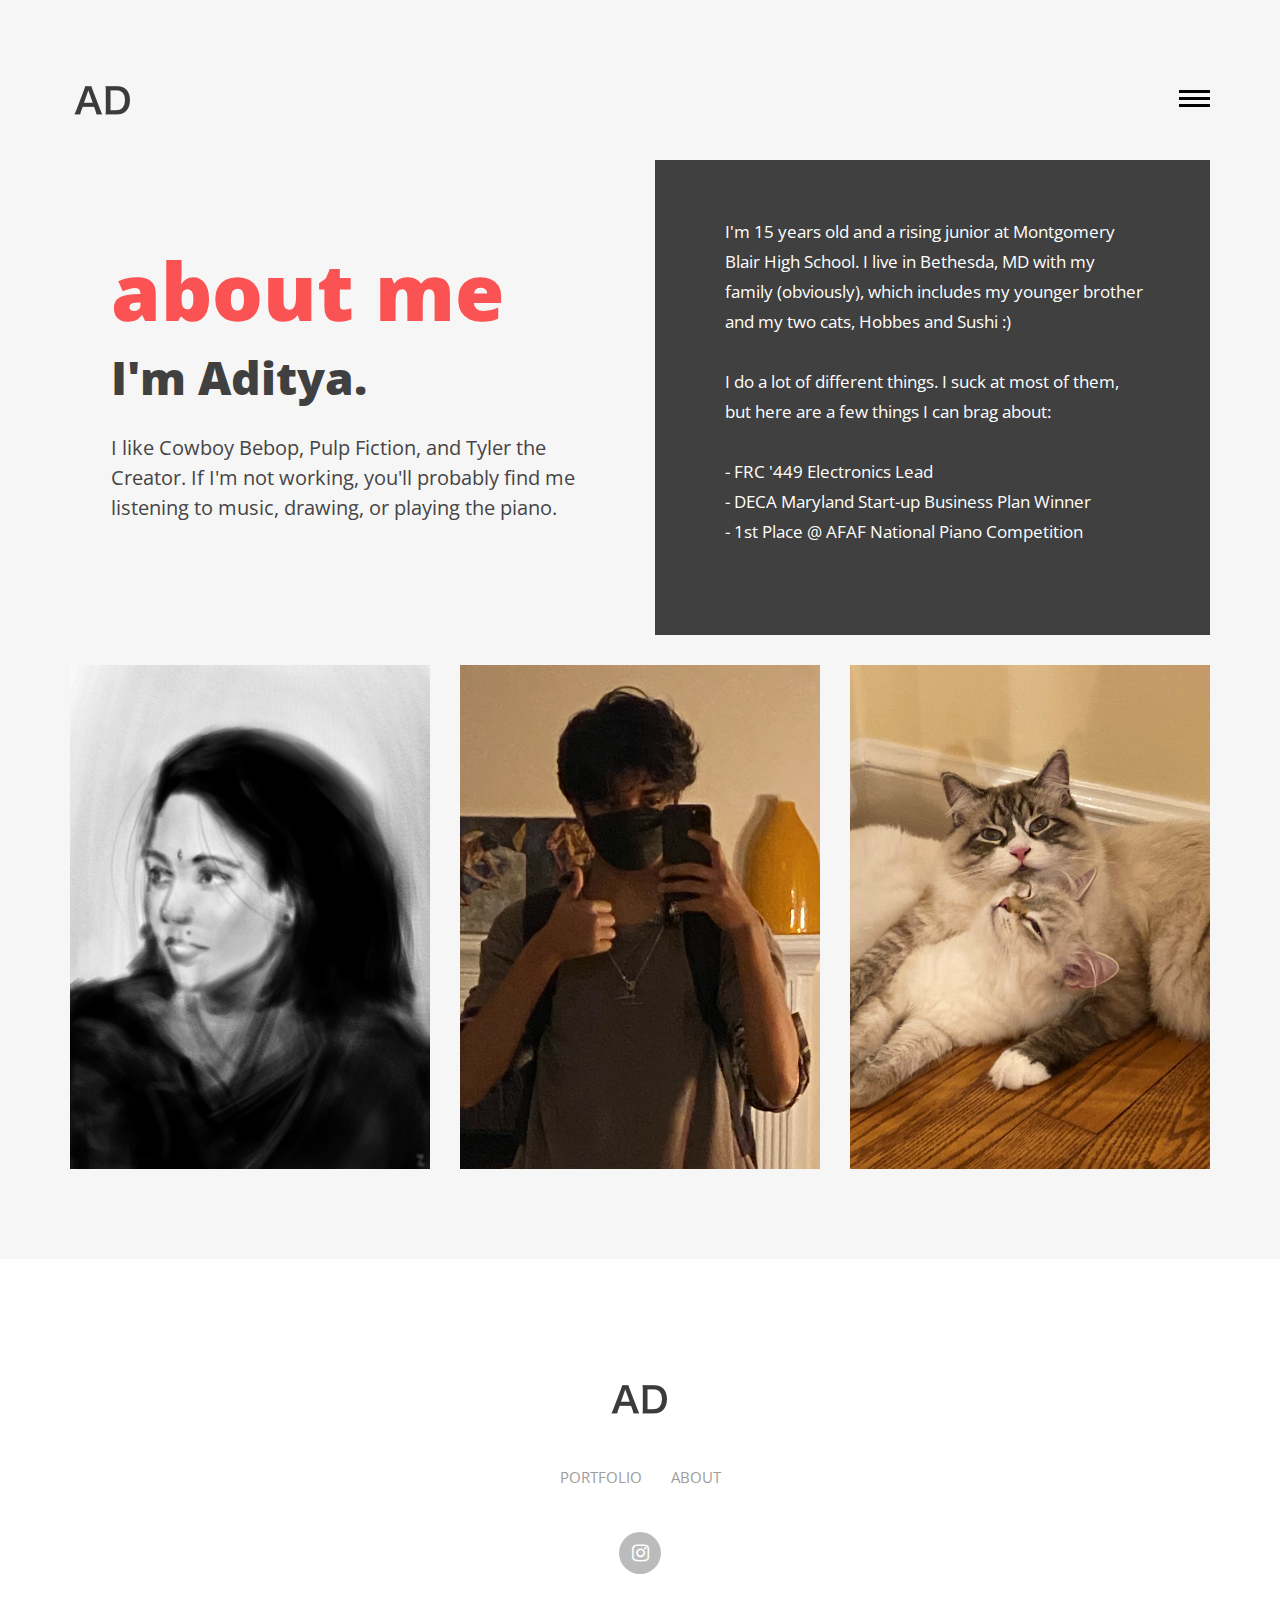
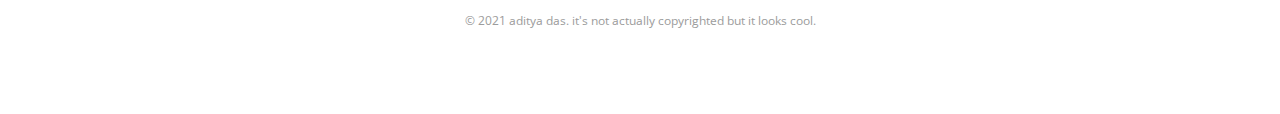
==== about.html @ e37d2129 "init" ====
<!DOCTYPE HTML>

 <html>

    <head>

    	<meta name="viewport" content="width=device-width, initial-scale=1, maximum-scale=1" />

        <meta charset="utf-8">

        <!-- Description, Keywords and Author -->

        <meta name="description" content="about me!">

        <meta name="author" content="aditya das">

        

        <title>: aditya das | about :</title>

		<link rel="shortcut icon" href="images/favicon.ico" type="image/x-icon">



        <!-- style -->

        <link href="css/style.css" rel="stylesheet" type="text/css">

        <!-- style -->

        <!-- bootstrap -->

        <link href="css/bootstrap.min.css" rel="stylesheet" type="text/css">

        <!-- responsive -->

        <link href="css/responsive.css" rel="stylesheet" type="text/css">

        <!-- font-awesome -->

        <link href="css/fonts.css" rel="stylesheet" type="text/css">

        <link href="css/font-awesome.min.css" rel="stylesheet" type="text/css">

        <!-- font-awesome -->

        

	</head>



    <body>

    

    	<!-- header -->

        	<header role="header">

            	<div class="container">

                	<!-- logo -->

                    	<h1>

                        	<a href="index.html" title="aditya das"><img src="images/logo.png" title="aditya das" alt="aditya das"/></a>

                        </h1>

                    <!-- logo -->

                    <!-- nav -->

                    <nav role="header-nav" class="navy">

                        <ul>

                            <li><a href="index.html" title="Portfolio">Portfolio</a></li>

                            <li class="nav-active"><a href="about.html" title="About">About</a></li>

                            <!-- <li><a href="blog.html" title="Blog">Blog</a></li>

                            <li><a href="contact.html" title="Contact">Contact</a></li> -->

                        </ul>

                    </nav>

                    <!-- nav -->

                </div>

            </header>

        <!-- header -->

        <!-- main -->

        <main role="main-inner-wrapper" class="container">

        	

            <div class="row">

            

            	<section class="col-xs-12 col-sm-6 col-md-6 col-lg-6 ">

                	<article role="pge-title-content">

                    	<header>

                        	<h2><span>about me</span></h2>
                            <p></p>
                            <h2>I'm Aditya.</h2>

                        </header>

                        <p>I like Cowboy Bebop, Pulp Fiction, and Tyler the Creator. If I'm not working, you'll probably find me listening to music, drawing, or playing the piano.</p>

                    </article>

                </section>

                

                <section class="col-xs-12 col-sm-6 col-md-6 col-lg-6">

                	<article class="about-content">

                        <p>I'm 15 years old and a rising junior at Montgomery Blair High School. I live in Bethesda, MD with my family (obviously), which includes my younger brother and my two cats, Hobbes and Sushi :)</p>

                        <p>I do a lot of different things. I suck at most of them, but here are a few things I can brag about:</p>

                        <p>
                            - FRC '449 Electronics Lead<br>
                            - DECA Maryland Start-up Business Plan Winner<br>
                            - 1st Place @ AFAF National Piano Competition<br>
                        </p>

                    </article>

                </section>

                

                <div class="clearfix"></div>

                

                <!-- thumbnails -->

                	<div class="thumbnails-pan">

                    	<section class="col-xs-12 col-sm-4 col-md-4 col-lg-4 ">

                        	<figure>

                            	<img src="images/about-images/about-image-1.png" class="img-responsive"/>

                            	<figcaption>

                                	<h5>this is what my drawings look like</h5>

                                    <!-- <h5>The designer</h5> -->

                                </figcaption>

                            </figure>

                        </section>

                        <section class="col-xs-12 col-sm-4 col-md-4 col-lg-4 ">

                        	<figure>

                            	<img src="images/about-images/about-image-2.png" class="img-responsive"/>

                            	<figcaption>

                                	<h5>this is what i look like</h5>

                                    <!-- <h5>The Manager</h5> -->

                                </figcaption>

                            </figure>

                        </section>

                        <section class="col-xs-12 col-sm-4 col-md-4 col-lg-4 ">

                        	<figure>

                            	<img src="images/about-images/about-image-3.jpg" class="img-responsive"/>

                            	<figcaption>

                                	<h5>this is what my cats look like</h5>

                                    <!-- <h5>The Founder</h5> -->

                                </figcaption>

                            </figure>

                        </section>

                        

                     

                    </div>

                <!-- thumbnails -->

                

                

            </div>

        </main>

    	<!-- main -->

        <!-- footer -->

        <footer role="footer">

            <!-- logo -->

                <h1>

                    <a href="index.html" title="avana LLC"><img src="images/logo.png" title="avana LLC" alt="avana LLC"/></a>

                </h1>

            <!-- logo -->

            <!-- nav -->

            <nav role="footer-nav">

                <ul>

                    <li><a href="index.html" title="Portfolio">Portfolio</a></li>

                    <li><a href="about.html" title="About">About</a></li>

                    <!-- <li><a href="blog.html" title="Blog">Blog</a></li>

                    <li><a href="contact.html" title="Contact">Contact</a></li> -->

                </ul>

            </nav>

            <!-- nav -->

            <ul role="social-icons">

                <!-- <li><a href="#"><i class="fa fa-twitter" aria-hidden="true"></i></a></li>

                <li><a href="#"><i class="fa fa-facebook" aria-hidden="true"></i></a></li>

                <li><a href="#"><i class="fa fa-linkedin" aria-hidden="true"></i></a></li> -->

                <li><a href="https://www.instagram.com/dtyds_/"><i class="fa fa-instagram" aria-hidden="true"></i></a></li>

            </ul>

            <p class="copy-right">&copy; 2021 aditya das. it's not actually copyrighted but it looks cool.</p>

        </footer>

        <!-- footer -->

    

        <!-- jQuery (necessary for Bootstrap's JavaScript plugins) -->

        <script src="js/jquery.min.js" type="text/javascript"></script>

        <!-- custom -->

		<script src="js/nav.js" type="text/javascript"></script>

        <script src="js/custom.js" type="text/javascript"></script>

        <!-- Include all compiled plugins (below), or include individual files as needed -->

        <script src="js/bootstrap.min.js" type="text/javascript"></script>

        <!-- jquery.countdown -->

        <script src="js/html5shiv.js" type="text/javascript"></script>

    </body>

</html>
---- css/style.css ----
/*

	Theme Name: avana LLC

	Template URI: 

	Description: 

	Author:

	Author URI: 

	License: 

	License URI:

	Version: 1.0

	

	1. Body style

	2. Header

	3. Main

	4. Footer

	5. About

	

*/

@import url(https://fonts.googleapis.com/css?family=Open+Sans:400,300,300italic,400italic,600,600italic,700,700italic,800,800italic);

html {

	-ms-text-size-adjust: 100%;

	-webkit-text-size-adjust: 100%;

}

*, *:before, *:after {

	-webkit-box-sizing: border-box;

	-moz-box-sizing: border-box;

	box-sizing: border-box;

}

input, textarea {

	-webkit-appearance: none;

	-webkit-border-radius: 0;

}

button, html input[type="button"],/* 1 */ input[type="reset"], input[type="submit"] {

	-webkit-appearance: button;

	cursor: pointer;

 *overflow:visible;

}

body, img,.commentys-form input[type="text"],.commentys-form input[type="email"],.commentys-form input[type="url"],.commentys-form textarea {

	transition: all .2s linear;

	-o-transition: all .2s linear;

	-moz-transition: all .2s linear;

	-webkit-transition: all .2s linear;

}

html, body, div, span, object, h1, h2, h3, h4, h5, h6, p, blockquote, pre, abbr, address, cite, code, del, dfn, em, img, ins, kbd, q, samp, small, strong, sub, sup, var, b, i, dl, dt, dd, ol, ul, li, fieldset, form, label, legend, table, caption, tbody, tfoot, thead, tr, th, td, article, aside, canvas, details, figcaption, figure, footer, header, hgroup, menu, nav, section, summary, time, mark, audio, video, input, main {

	-webkit-box-sizing: border-box;

	-moz-box-sizing: border-box;

	box-sizing: border-box;

	margin: 0;

	padding: 0;

	vertical-align: baseline;

	border: 0;

	outline: 0;

}

.video-container { position: relative; padding-bottom: 56.25%; padding-top: 30px; height: 0; overflow: hidden; }

.video-container iframe, .video-container object, .video-container embed { position: absolute; top: 0; left: 0; width: 100%; height: 100%; }

article, aside, details, figcaption, figure, footer, header, hgroup, menu, nav, section, img, main {

	display: block

}

audio, canvas, video {

	display: inline-block;

 *display:inline;

 *zoom:1

}

blockquote:before, blockquote:after, q:before, q:after {

	content: '';

	content: none;

}

.clear {

	clear: both;

	line-height: 0;

	height: 0;

}

a {

	text-decoration: none;

	outline: none;

	color: #010101;

	transition-delay: 0s;

	transition-duration: 0.6s;

	transition-property: all;

	transition-timing-function: ease;

}

a:focus, img:focus, button:focus, .btn:focus {outline: none;}

::-moz-selection {background-color:#fb5353;color:#fff;text-shadow:none;}

::selection {background-color: #fb5353;color: #fff;text-shadow: none;}

@font-face {font-family: 'Open Sans', sans-serif;}

/*===== Header ===*/

header[role="header"]{ padding-top:80px; padding-bottom:39px}

header[role="header"] h1{ padding:0; margin:0}

header[role="header"] h1 > a{ max-width:66px; display:block; float:left}

header[role="header"] nav{ padding-top:10px;transition-delay: 0s;

transition-duration: 0.6s;transition-property: all;transition-timing-function: ease;}

header[role="header"] nav ul{ display:none; position: fixed; z-index:60; text-align:center; width:100%; height:100%; top:0; left:0; right:0; background-color:rgba(255,255,255,0.8); padding:0; margin:0; padding-top:199px;}

header[role="header"] nav ul > li{ font-weight:800; font-size:42px; display:block}

header[role="header"] nav ul > li > a{ display:block; line-height:72px; color:#404040}

header[role="header"] nav ul > li:hover a,header[role="header"] nav ul > li.nav-active a{ text-decoration:none; color:#fb5353}

header[role="header"] nav #menu-button {width: 31px;font-size: 0;float: right;height: 19px;position: relative; z-index:70;

-webkit-transform: rotate(0deg);-moz-transform: rotate(0deg);-o-transform: rotate(0deg);transform: rotate(0deg);-webkit-transition: .5s ease-in-out;-moz-transition: .5s ease-in-out;-o-transition: .5s ease-in-out;transition: .5s ease-in-out;cursor: pointer;}

header[role="header"] nav #menu-button span {display: block;position: absolute;z-index: 60;height: 3px;

width: 100%;background: #111111;opacity: 1;left: 0;

-webkit-transform: rotate(0deg);-moz-transform: rotate(0deg);-o-transform: rotate(0deg);

transform: rotate(0deg);-webkit-transition: .25s ease-in-out;-moz-transition: .25s ease-in-out;-o-transition: .25s ease-in-out;transition: .25s ease-in-out;}

header[role="header"] nav #menu-button span {background: #010101;}

header[role="header"] nav #menu-button span:nth-child(1) {top:0px;}

header[role="header"] nav #menu-button span:nth-child(2) {top:7px;}

header[role="header"] nav #menu-button span:nth-child(3) {top:14px;}

header[role="header"] nav #menu-button.open span:nth-child(1) {top: 10px;

-webkit-transform: rotate(135deg);-moz-transform: rotate(135deg);-o-transform: rotate(135deg);transform: rotate(135deg);}

header[role="header"] nav #menu-button.open span:nth-child(2) {opacity: 0;left: -60px;}

header[role="header"] nav #menu-button.open span:nth-child(3) {top: 10px;

-webkit-transform: rotate(-135deg);-moz-transform: rotate(-135deg);-o-transform: rotate(-135deg);transform: rotate(-135deg);}

/*===== main ===*/

main[role="main-home-wrapper"],main[role="main-inner-wrapper"] { padding-bottom:90px}

main[role="main-home-wrapper"] article[role="pge-title-content"],main[role="main-inner-wrapper"] article[role="pge-title-content"]{ padding-left:41px}

main[role="main-home-wrapper"] article[role="pge-title-content"] header,main[role="main-inner-wrapper"] article[role="pge-title-content"] header{ padding-bottom:19px; padding-top:83px}

main[role="main-home-wrapper"] article[role="pge-title-content"] header h2,main[role="main-inner-wrapper"] article[role="pge-title-content"] header h2{ font-size:46px; line-height:53px; color:#404040; font-weight:800}

main[role="main-home-wrapper"] article[role="pge-title-content"] header h2 span,main[role="main-inner-wrapper"] article[role="pge-title-content"] header h2 span{ display:block; font-size:80px; color:#fb5353; padding-bottom:15px}

main[role="main-home-wrapper"] article[role="pge-title-content"] p,main[role="main-inner-wrapper"] article[role="pge-title-content"] p{ font-size:20px; line-height:30px; color:#454545}

/*===== footer ===*/

footer[role="footer"]{ background-color:#FFF; padding-top:100px; padding-bottom:77px}

footer[role="footer"] > h1 a{ margin:0 auto; display:block; max-width:66px;}

footer[role="footer"] nav{ padding-top:37px; padding-bottom:43px}

footer[role="footer"] nav > ul{ text-align:center; padding:0; margin:0}

footer[role="footer"] nav > ul > li{ display: inline-block; text-transform:uppercase; font-size:15px; margin:0 13px}

footer[role="footer"] nav > ul > li > a{ color:#9d9d9d}

footer[role="footer"] nav > ul > li:hover a{ text-decoration:none; color:#fb5353}

footer[role="footer"] ul[role="social-icons"]{ padding:0; margin:0; text-align:center; padding-bottom:40px;}

footer[role="footer"] ul[role="social-icons"] > li{ display: inline-block; margin:0 6.5px}

footer[role="footer"] ul[role="social-icons"] > li > a{ display:block; width:42px; height:42px; background-color:#bbbbbb; color:#FFF; line-height:42px; font-size:20px; border-radius:100%; text-align:center}

footer[role="footer"] ul[role="social-icons"] > li:hover a{ background-color:#fb5353}

footer[role="footer"] .copy-right{ text-align:center; display:block; font-size:12px; line-height:13px; color:#9c9c9c}

/*===== About ===*/

main[role="main-inner-wrapper"] .about-content{ background-color:#404040; padding-top:57px; padding-left:70px; padding-right:67px; padding-bottom:58px}

main[role="main-inner-wrapper"] .about-content p{ font-size:17px; line-height:30px; color:#FFF; padding-bottom:20px}

main[role="main-inner-wrapper"] .thumbnails-pan{ padding-top:30px}

main[role="main-inner-wrapper"] .thumbnails-pan section figure{ background-color:#FFF; position:relative; overflow:hidden; cursor:pointer}

main[role="main-inner-wrapper"] .thumbnails-pan section figure,main[role="main-inner-wrapper"] .thumbnails-pan section figure, img,main[role="main-inner-wrapper"] .thumbnails-pan section figure figcaption,section.blog-content figure,section.blog-content figure img,section.blog-content  article{transition-delay: 0s;transition-duration: 0.6s;transition-property: all;transition-timing-function: ease;}

main[role="main-inner-wrapper"] .thumbnails-pan section figure figcaption{ position:absolute; bottom:-50%; left:0; right:0; background-color:#fb5353; margin:0 69px; text-align:center; color:#FFF; padding-top:16px; padding-bottom:27px}

main[role="main-inner-wrapper"] .thumbnails-pan section figure figcaption h3{ font-size:21px; line-height:22px; font-weight:300}

main[role="main-inner-wrapper"] .thumbnails-pan section figure figcaption h5{ text-transform:uppercase; font-size:12px; line-height:14px; font-weight:bold}

main[role="main-inner-wrapper"] .thumbnails-pan section figure:hover,section.blog-content:hover article{ background-color:#fb5353; color:#FFF}

main[role="main-inner-wrapper"] .thumbnails-pan section figure:hover img,section.blog-content:hover figure img{-webkit-transform: scale3d(1.08,1.08,2);transform: scale3d(1.08,1.08,2); opacity:0.5}

main[role="main-inner-wrapper"] .thumbnails-pan section figure:hover figcaption{ bottom:0;}

/*===== Blog ===*/

article[role="pge-title-content"].blog-header{ padding-bottom:218px}

section.blog-content{ margin-bottom:29px}

section.blog-content figure{ overflow:hidden; position:relative;background-color: rgba(255,255,255,0.4); cursor:pointer}

section.blog-content figure .post-date{ text-align:center; color:#FFF; font-weight:800; font-size:14px; line-height:18px; text-transform:uppercase; display:block; background-color:#fb5353; width:130px; height:130px; position:absolute; left:0; top:0; padding-top:41px; z-index:50}

section.blog-content figure .post-date span{ font-size:50px; line-height:35px; display:block}

section.blog-content  article{ font-size:21px; line-height:30px; color:#FFF;  font-weight:800; color:#343434; padding-left:42px; padding-top:33px; padding-bottom:31px;}

section.blog-content:hover figure img{ opacity:0.5}

/*===== Contact ===*/

article[role="pge-title-content"].contact-header{ padding-bottom:218px}

article[role="pge-title-content"].contact-header p a{ color:#343434; padding-right:34px}

article[role="pge-title-content"].contact-header p a:hover{color:#fb5353; text-decoration:none}

.demo-wrapper {width: 100%;margin: 0 auto;height:499px;}

#surabaya {width: 100%;height: 100%;}

.error_message{ color:#e84d49}

#success_page h3,#success_page p{color:#60ca6f }

.contat-from-wrapper{ padding:0 69px; margin-top:108px}

.contat-from-wrapper input[type="text"],.contat-from-wrapper input[type="email"],.contat-from-wrapper textarea{ width:100%; display:block; outline:none; border-bottom:1px solid #bbbbbb; background-color:inherit; color:#404040; font-size:21px; line-height:23px; padding-bottom:24px}

.contat-from-wrapper input[type="text"]:focus,.contat-from-wrapper input[type="email"]:focus,.contat-from-wrapper textarea:focus{ border-bottom-color:#9f9e9e}

.contat-from-wrapper form ::-webkit-input-placeholder { color:#404040; }

.contat-from-wrapper form ::-moz-placeholder { color:#404040; } /* firefox 19+ */

.contat-from-wrapper form :-ms-input-placeholder { color:#404040; } /* ie */

.contat-from-wrapper form input:-moz-placeholder { color:#404040; }

.contat-from-wrapper textarea{ border-bottom:1px solid #bbbbbb; border-left:none; border-right:none; border-top:none; height:77px; margin-top:56px}

.contat-from-wrapper input[type="submit"]{ display:block; border:none; outline:none; width:200px; line-height:60px; text-transform:uppercase; font-size:21px; color:#FFF; font-weight:800; letter-spacing:2px; background-color:#e84d49; margin:41px auto; margin-bottom:0}

.contat-from-wrapper input[type="submit"]:hover{background-color:#f8524e}

/*== Work Details ==*/

.work-details,.blog-details{ padding:0 69px; margin-top:73px}

.work-details header h2{ color:#343434; font-size:36px; font-weight:800}

.work-details header h2 span{ display:inline-block; color:#fb5353; font-size:18px;font-weight:800;padding-top:3px}

.work-details header a{ display:inline-block; color:#fb5353; font-size:18px;font-weight:800;padding-top:3px}

.work-details header a i{ color:#0d0d0d; padding-left:10px}

.work-details header a:hover{ color:#0d0d0d; text-decoration:none}

.work-details header a:hover i{ color:#fb5353}

.work-details p{ font-size:16px; color:#666666; line-height:30px; margin-bottom:20px; font-weight:300}

.work-details p strong{ font-weight:800}

.work-images{ margin-top:46px}

.work-images li{ margin-bottom:50px}

/*== Blog Details ==*/

.bog-header { padding-bottom:62px}

.bog-header h3,.comments-pan h3,.commentys-form h4{ color:#404040;font-weight:800; padding-bottom:24px; display:block}

.bog-header h3 span{ color:#fb5353}

.bog-header h2{ font-size:36px; font-weight:normal}

.blog-details .enter-content{ margin-top:62px}

.blog-details .enter-content p{ font-size:16px; line-height:30px; font-weight:300; margin-bottom:23px}

.comments-pan{border-top:2px solid #dedede; padding-top:15px}

.comments-pan h3{border-bottom:2px solid #dedede; padding-bottom:34px; margin-bottom:52px}

.comments-reply,.reply-pan{ padding:0; margin:0; list-style:none}

.comments-reply li{ display:block; border-bottom:2px solid #dedede; overflow:hidden; padding-bottom:51px; margin-bottom:39px}

.comments-reply li figure{ float:left; width:70px; background-color:#000}

.comments-reply li section{ float:left; padding-left:30px; font-size:16px; line-height:30px; font-weight:300; color:#343434;width: 92%;}

.comments-reply li section .date-pan{ font-size:14px; line-height:18px; padding-bottom:25px}

.comments-reply li section h4{font-weight:800; color:#404040; font-size:21px; margin-bottom:6px; margin-top:0}

.comments-reply li section h4 a{ font-size:16px; color:#fb5353;font-weight:400; display:inline-block; padding-left:20px}

.reply-pan{ clear:both; display:block; margin-left:100px;padding-top:39px }

.reply-pan li{ border-bottom:none;border-top:2px solid #dedede; padding-bottom:0; margin-bottom:0;padding-top:38px;}

.commentys-form h4{ font-size:24px}

.commentys-form form{ margin-top:30px}

.commentys-form input[type="text"],.commentys-form input[type="email"],.commentys-form input[type="url"],.commentys-form textarea{ font-size:21px; line-height:22px; color:#404040; padding-bottom:26px; border-bottom:2px solid #bbbbbb; width:100%; display:block; border-left:none; border-right:none; border-top:none; background-color:transparent; outline:none}

.commentys-form textarea{ margin-top:57px}

.commentys-form input[type="text"]:focus,.commentys-form input[type="email"]:focus,.commentys-form input[type="url"]:focus,.commentys-form textarea:focus{ border-bottom-color:#000}

.commentys-form input[type="button"]{ padding:0 36px; text-transform:uppercase; display:inline-block; font-size:21px; line-height:60px; color:#FFF; font-weight: bold; text-align:center; border:none; outline:none; background-color:#fb5353; margin-top:50px}

.commentys-form input[type="button"]:hover{ background-color:#ff5c5c}
---- css/responsive.css ----
/* md */
@media (min-width: 992px) and (max-width: 1199px) {
	.comments-reply li section{ width:88%}
}
/* sm */
@media (min-width: 768px) and (max-width: 991px) {
	header[role="header"]{ padding:8% 0;}
	header[role="header"] nav ul{ padding-top:10%}
	main[role="main-home-wrapper"] article[role="pge-title-content"],main[role="main-inner-wrapper"] article[role="pge-title-content"]{ padding-left:0}
	main[role="main-home-wrapper"] article[role="pge-title-content"] header,main[role="main-inner-wrapper"] article[role="pge-title-content"] header{ padding-top:0}
	main[role="main-home-wrapper"] article[role="pge-title-content"] header h2,main[role="main-inner-wrapper"] article[role="pge-title-content"] header h2{ font-size:34px}
	main[role="main-home-wrapper"] article p br{ display:none}
	footer[role="footer"]{ padding:30px 0}
	footer[role="footer"] nav{ padding:15px 0}
	main[role="main-inner-wrapper"] .about-content{ padding:5%}
	main[role="main-inner-wrapper"] .thumbnails-pan section figure figcaption{ margin:0 10%}
	section.blog-content figure .post-date{ padding-top:20px; height:100px; width:100px}
	article.contact-header[role="pge-title-content"] p a{padding-right:10px}
	.contat-from-wrapper{ margin-top:10px; padding:0 15px}
	.grid-lod li{ width:100% !important; position:static !important; display:inline-block}
	.grid-lod li img{ width:100%}
	.work-details,.blog-details{ padding:0; margin-top:0}
	.comments-reply li section{ width:88%}
}
/* xs */
@media (max-width: 767px) {
	header[role="header"]{ padding:8% 0;}
	header[role="header"] nav ul{ padding-top:10%}
	header[role="header"] nav ul > li{ font-size:30px}
	header[role="header"] nav ul > li > a{ line-height:55px}
	main[role="main-home-wrapper"] article[role="pge-title-content"],main[role="main-inner-wrapper"] article[role="pge-title-content"]{ padding-left:0}
	main[role="main-home-wrapper"] article[role="pge-title-content"] header,main[role="main-inner-wrapper"] article[role="pge-title-content"] header{ padding-top:10px}
	main[role="main-home-wrapper"] article[role="pge-title-content"] header h2,main[role="main-inner-wrapper"] article[role="pge-title-content"] header h2{ font-size:47px}
	main[role="main-home-wrapper"] article[role="pge-title-content"] header h2 span, main[role="main-inner-wrapper"] article[role="pge-title-content"] header h2 span{ font-size:60px;}
	main[role="main-home-wrapper"] article{ padding-bottom:30px}
	main[role="main-home-wrapper"] article p br{ display:none}
	footer[role="footer"]{ padding:40px 0}
	footer[role="footer"] nav{ padding:15px 0}
	main[role="main-inner-wrapper"] .about-content{ padding:5%}
	main[role="main-inner-wrapper"] .thumbnails-pan section figure{ margin-bottom:20px}
	article[role="pge-title-content"].blog-header,article[role="pge-title-content"].contact-header{ padding-bottom:30px}
	section.blog-content figure .post-date{ padding-top:20px; height:100px; width:100px}
	section.blog-content article{ padding:2% 5%; font-size:18px; line-height:24px;font-family: 'proxima_nova_cn_rgregular';}
	article.contact-header[role="pge-title-content"] p a{ font-size:18px; padding-right:10px}
	.contat-from-wrapper{ margin-top:10px; padding:0 15px}
	.contat-from-wrapper input[type="text"], .contat-from-wrapper input[type="email"]{ margin-bottom:20px}
	.contat-from-wrapper textarea{ margin-top:0}
	.work-details,.blog-details{ padding:0; margin-top:0}
	.work-images{ margin-top:0}
	.work-images li{ margin-bottom:0; width:100%}
	.work-images li figcaption h2{ font-size:18px;}
	.grid-lod li{ width:100% !important; position:static !important}
	.bog-header h3, .comments-pan h3, .commentys-form h4{ padding-bottom:0}
	.bog-header h2{ font-size:18px; line-height:26px}
	.bog-header{ padding-bottom:20px}
	.blog-details .enter-content{ margin-top:10px}
	.blog-details .enter-content p,.comments-reply li section{ font-size:14px; line-height:26px}
	.comments-pan h3{ padding-bottom:20px; margin-top:0}
	.comments-reply li section{ float:none; width:auto; padding-left:0}
	.comments-reply li figure{ margin-right:20px}
	.reply-pan{ margin-left:20px}
	.commentys-form input[type="text"], .commentys-form input[type="email"], .commentys-form input[type="url"], .commentys-form textarea{ margin-bottom:20px}
	.commentys-form textarea{ margin-top:0; margin-bottom:0}
	
}
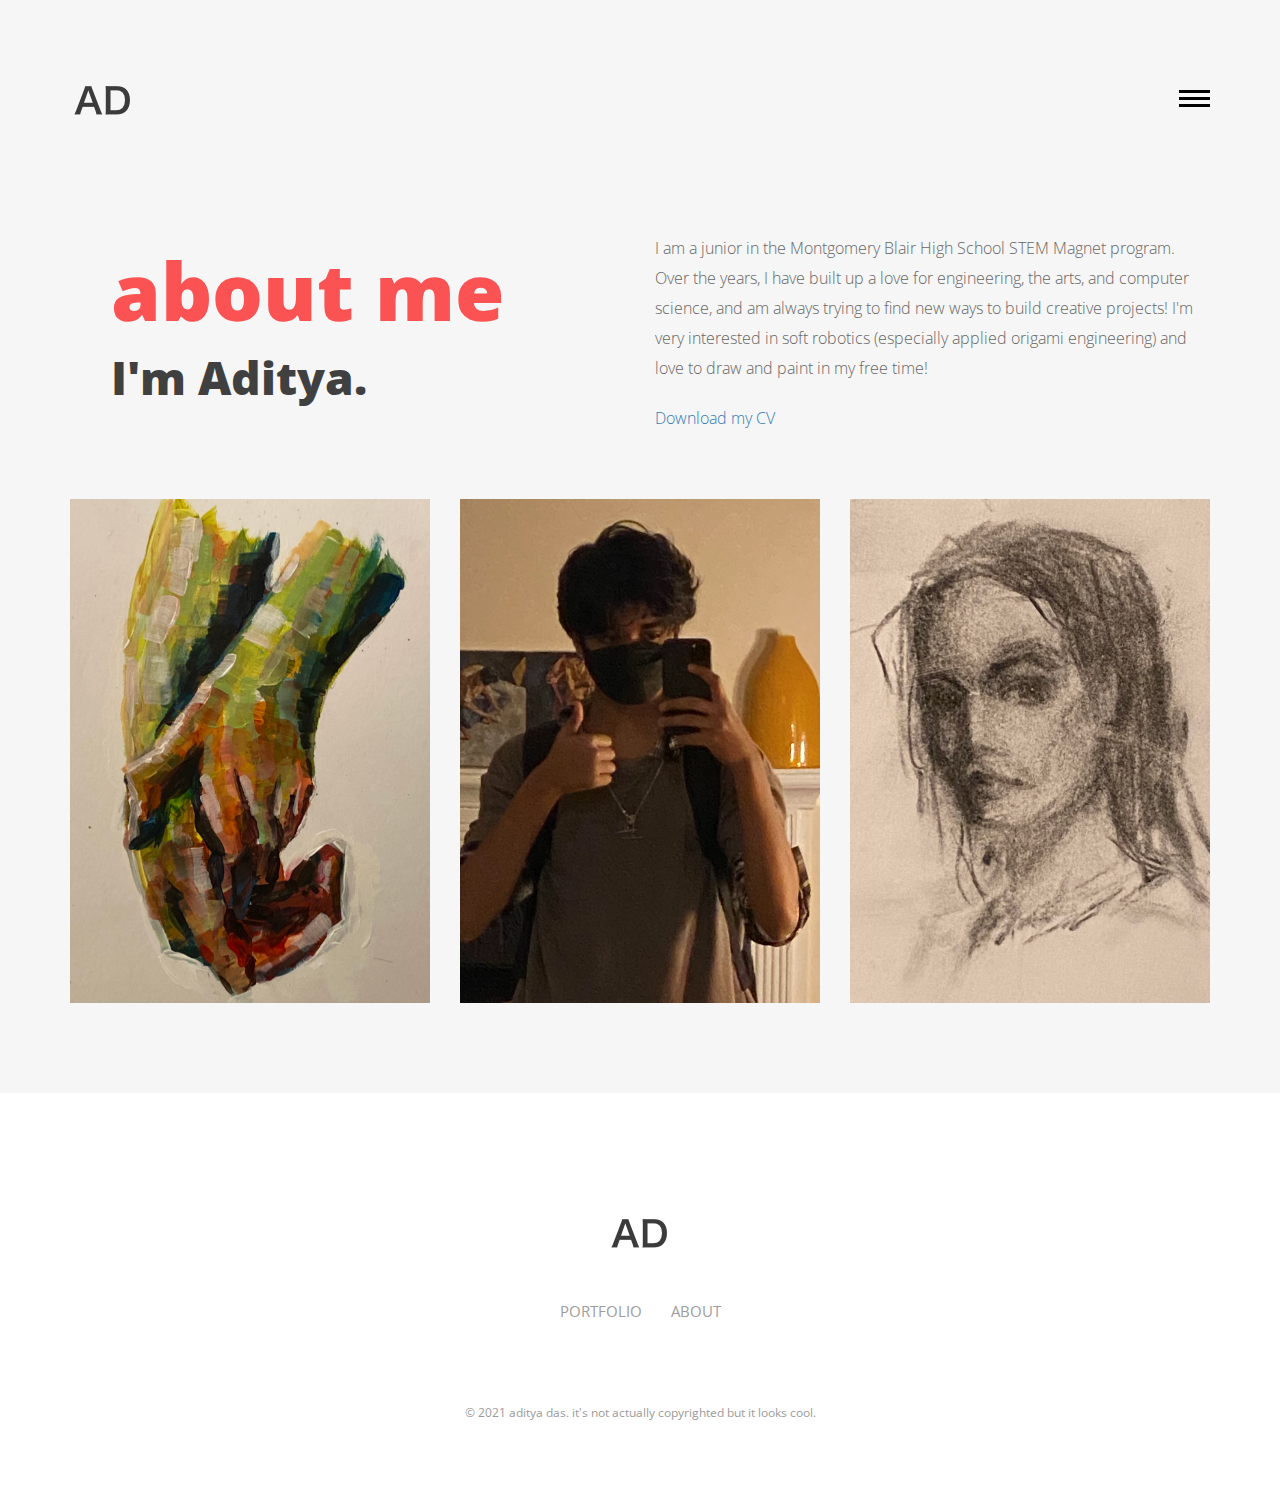
==== commit b641f41d: "v1" ====
--- a/about.html
+++ b/about.html
@@ -100,127 +100,86 @@
 
         <main role="main-inner-wrapper" class="container">
 
-        	
-
-            <div class="row">
-
-            
-
-            	<section class="col-xs-12 col-sm-6 col-md-6 col-lg-6 ">
-
-                	<article role="pge-title-content">
-
-                    	<header>
-
-                        	<h2><span>about me</span></h2>
-                            <p></p>
-                            <h2>I'm Aditya.</h2>
-
-                        </header>
-
-                        <p>I like Cowboy Bebop, Pulp Fiction, and Tyler the Creator. If I'm not working, you'll probably find me listening to music, drawing, or playing the piano.</p>
-
-                    </article>
-
-                </section>
-
+        	<div class="row">
                 
-
-                <section class="col-xs-12 col-sm-6 col-md-6 col-lg-6">
-
-                	<article class="about-content">
-
-                        <p>I'm 15 years old and a rising junior at Montgomery Blair High School. I live in Bethesda, MD with my family (obviously), which includes my younger brother and my two cats, Hobbes and Sushi :)</p>
-
-                        <p>I do a lot of different things. I suck at most of them, but here are a few things I can brag about:</p>
-
-                        <p>
-                            - FRC '449 Electronics Lead<br>
-                            - DECA Maryland Start-up Business Plan Winner<br>
-                            - 1st Place @ AFAF National Piano Competition<br>
-                        </p>
-
-                    </article>
-
-                </section>
-
-                
-
-                <div class="clearfix"></div>
-
-                
-
-                <!-- thumbnails -->
-
-                	<div class="thumbnails-pan">
-
-                    	<section class="col-xs-12 col-sm-4 col-md-4 col-lg-4 ">
-
-                        	<figure>
-
-                            	<img src="images/about-images/about-image-1.png" class="img-responsive"/>
-
-                            	<figcaption>
-
-                                	<h5>this is what my drawings look like</h5>
-
-                                    <!-- <h5>The designer</h5> -->
-
-                                </figcaption>
-
-                            </figure>
-
-                        </section>
-
-                        <section class="col-xs-12 col-sm-4 col-md-4 col-lg-4 ">
-
-                        	<figure>
-
-                            	<img src="images/about-images/about-image-2.png" class="img-responsive"/>
-
-                            	<figcaption>
-
-                                	<h5>this is what i look like</h5>
-
-                                    <!-- <h5>The Manager</h5> -->
-
-                                </figcaption>
-
-                            </figure>
-
-                        </section>
-
-                        <section class="col-xs-12 col-sm-4 col-md-4 col-lg-4 ">
-
-                        	<figure>
-
-                            	<img src="images/about-images/about-image-3.jpg" class="img-responsive"/>
-
-                            	<figcaption>
-
-                                	<h5>this is what my cats look like</h5>
-
-                                    <!-- <h5>The Founder</h5> -->
-
-                                </figcaption>
-
-                            </figure>
-
-                        </section>
-
-                        
-
-                     
-
-                    </div>
-
-                <!-- thumbnails -->
-
-                
-
-                
-
-            </div>
+                	<section class="col-xs-12 col-sm-6 col-md-6 col-lg-6 " >
+
+                    	<article role="pge-title-content">
+
+                        	<header>
+
+                            	<h2><span>about me</span></h2>
+                                <p></p>
+                                <h2>I'm Aditya.</h2>
+
+                            </header>
+
+                            
+
+                        </article>
+
+                    </section>
+
+                    <section class="col-xs-12 col-sm-6 col-md-6 col-lg-6 work-details">
+
+                            <p>I am a junior in the Montgomery Blair High School STEM Magnet program. Over the years, I have built up a love for engineering, the arts, and computer science, and am always trying to find new ways to build creative projects! I'm very interested in soft robotics (especially applied origami engineering) and love to draw and paint in my free time!</p>
+
+                            <p><a href='./cv/CV.docx'>Download my CV</a></p>
+
+                    </section>
+
+                    
+
+                    <div class="clearfix"></div>
+
+                    
+
+                    <!-- thumbnails -->
+
+                    	<div class="work-images grid">
+
+                        	<section class="col-xs-12 col-sm-4 col-md-4 col-lg-4 grid">
+
+                            	<figure>
+
+                                	<img src="images/about-images/about-image-3.jpg" class="img-responsive"/>
+
+                                </figure>
+
+                            </section>
+
+                            <section class="col-xs-12 col-sm-4 col-md-4 col-lg-4 grid">
+
+                            	<figure>
+
+                                	<img src="images/about-images/about-image-2.png" class="img-responsive"/>
+                                </figure>
+
+                            </section>
+
+                            <section class="col-xs-12 col-sm-4 col-md-4 col-lg-4 grid">
+
+                            	<figure>
+
+                                	<img src="images/about-images/about-image-1.jpg" class="img-responsive"/>
+
+                                </figure>
+
+                            </section>
+
+                            
+
+                         
+
+                        </div>
+
+                    <!-- thumbnails -->
+
+                    
+
+                    
+
+                </div>
 
         </main>
 
@@ -266,9 +225,9 @@
 
                 <li><a href="#"><i class="fa fa-facebook" aria-hidden="true"></i></a></li>
 
-                <li><a href="#"><i class="fa fa-linkedin" aria-hidden="true"></i></a></li> -->
-
-                <li><a href="https://www.instagram.com/dtyds_/"><i class="fa fa-instagram" aria-hidden="true"></i></a></li>
+                <li><a href="#"><i class="fa fa-linkedin" aria-hidden="true"></i></a></li>
+
+                <li><a href="https://www.instagram.com/dtyds_/"><i class="fa fa-instagram" aria-hidden="true"></i></a></li>-->
 
             </ul>
 
